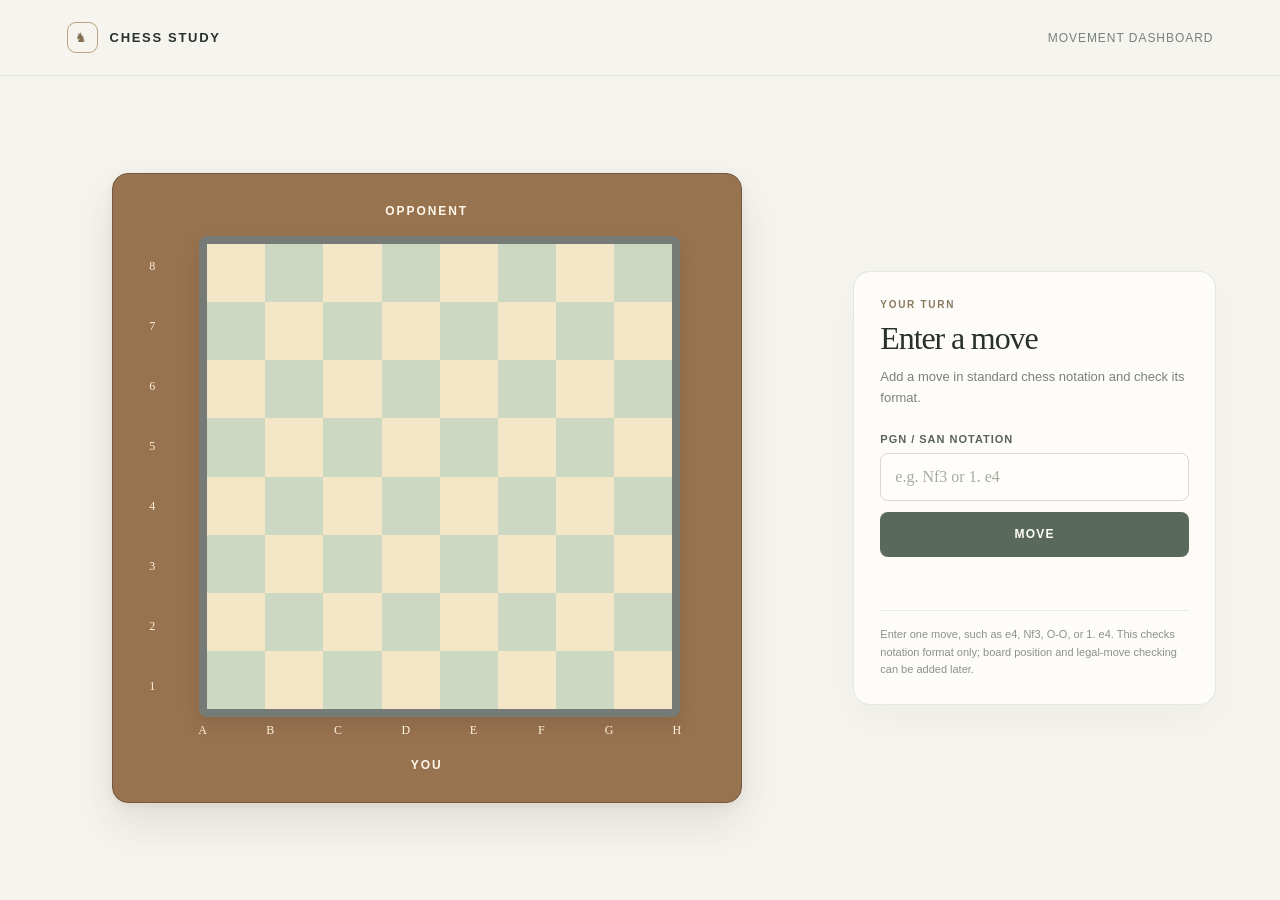
==== board/index.html @ fa21400a "Refine chessboard layout and development workflow Co-authored-by: Copilot <223556219+Copilot@users.n" ====
<!DOCTYPE html>
<html lang="en">
<head>
  <meta charset="UTF-8">
  <meta name="viewport" content="width=device-width, initial-scale=1.0">
  <meta name="theme-color" content="#f5f4ef">
  <title>Chess Movement Dashboard</title>
  <link rel="stylesheet" href="./styles.css">
</head>
<body>
  <div class="page">
    <header class="site-header">
      <div class="brand">
        <span class="brand-icon" aria-hidden="true">♞</span>
        <span>Chess study</span>
      </div>
      <div class="header-caption">Movement dashboard</div>
    </header>

    <main class="layout">
      <div class="board-region" aria-label="Chessboard">
        <div class="board-frame">
          <h3 class="player-label">Opponent</h3>
          <div class="board-coordinates">
            <div class="rank-labels" aria-hidden="true">
              <span>8</span><span>7</span><span>6</span><span>5</span>
              <span>4</span><span>3</span><span>2</span><span>1</span>
            </div>
            <div class="board" id="chessboard" role="grid" aria-label="Empty 8 by 8 chessboard"></div>
            <div class="file-labels" aria-hidden="true">
              <span>A</span><span>B</span><span>C</span><span>D</span>
              <span>E</span><span>F</span><span>G</span><span>H</span>
            </div>
          </div>
          <h3 class="player-label">You</h3>
        </div>
      </div>

      <div class="move-panel" aria-labelledby="panel-title">
        <p class="eyebrow">Your turn</p>
        <h1 id="panel-title">Enter a move</h1>
        <p class="panel-description">Add a move in standard chess notation and check its format.</p>
        <form id="move-form" novalidate>
          <label for="move-input">PGN / SAN notation</label>
          <input id="move-input" name="move" type="text" placeholder="e.g. Nf3 or 1. e4" autocomplete="off" spellcheck="false" aria-describedby="move-result notation-note">
          <button type="submit">Move</button>
          <p class="move-result" id="move-result" role="status" aria-live="polite"></p>
        </form>
        <p class="notation-note" id="notation-note">Enter one move, such as e4, Nf3, O-O, or 1. e4. This checks notation format only; board position and legal-move checking can be added later.</p>
      </div>
    </main>
  </div>

  <script src="./script.js"></script>
</body>
</html>
---- board/styles.css ----
:root {
  color-scheme: light;
  font-family: Arial, Helvetica, sans-serif;
  color: #29312d;
  background: #f5f4ef;
  font-synthesis: none;
  text-rendering: optimizeLegibility;
}

* {
  box-sizing: border-box;
}

body {
  min-width: 320px;
  min-height: 100vh;
  margin: 0;
  background: #f5f4ef;
}

.page {
  display: flex;
  min-height: 100vh;
  flex-direction: column;
}

.site-header {
  display: flex;
  height: 76px;
  flex: 0 0 auto;
  align-items: center;
  justify-content: space-between;
  padding: 0 5.2vw;
  border-bottom: 1px solid #474f4617;
}

.brand {
  display: flex;
  align-items: center;
  gap: 12px;
  font-size: 13px;
  font-weight: 700;
  letter-spacing: 0.13em;
  text-transform: uppercase;
}

.brand-icon {
  display: grid;
  width: 31px;
  height: 31px;
  place-items: center;
  border: 1px solid #bca27f;
  border-radius: 9px;
  color: #806b50;
}

.header-caption {
  color: #78817b;
  font-size: 12px;
  letter-spacing: 0.08em;
  text-transform: uppercase;
}

.layout {
  display: grid;
  width: min(1400px, 90vw);
  min-height: 0;
  flex: 1;
  grid-template-columns: minmax(0, 2fr) minmax(0, 1fr);
  align-items: center;
  gap: clamp(32px, 5vw, 76px);
  margin: 0 auto;
  padding: 28px 0;
}

.board-region {
  display: grid;
  min-width: 0;
  place-items: center;
}

.board-frame {
  display: grid;
  width: min(100%, 70vh);
  aspect-ratio: 1;
  grid-template-rows: auto minmax(0, 1fr) auto;
  justify-items: center;
  gap: clamp(12px, 2vh, 20px);
  padding: clamp(18px, 2.5vw, 30px);
  border: 1px solid #75583e;
  border-radius: 16px;
  background: #98734f;
  box-shadow: 0 20px 46px #5b493121, 0 3px 8px #5b493114;
}

.player-label {
  margin: 0;
  color: #fff7eb;
  font-size: 12px;
  font-weight: 700;
  letter-spacing: 0.16em;
  text-align: center;
  text-transform: uppercase;
}

.board-coordinates {
  display: grid;
  width: 100%;
  min-height: 0;
  grid-template-columns: 19px minmax(0, 1fr);
  grid-template-rows: minmax(0, 1fr) 19px;
  gap: 4px 7px;
}

.rank-labels,
.file-labels {
  display: grid;
  align-items: center;
  justify-items: center;
  color: #fff1d9;
  font-family: Georgia, "Times New Roman", serif;
  font-size: 12px;
}

.rank-labels {
  grid-row: 1;
  grid-column: 1;
  grid-template-rows: repeat(8, 1fr);
}

.file-labels {
  grid-row: 2;
  grid-column: 2;
  grid-template-columns: repeat(8, 1fr);
}

.board {
  display: grid;
  width: auto;
  height: 100%;
  max-width: 100%;
  aspect-ratio: 1;
  min-width: 0;
  min-height: 0;
  grid-row: 1;
  grid-column: 2;
  justify-self: center;
  grid-template-columns: repeat(8, minmax(0, 1fr));
  grid-template-rows: repeat(8, minmax(0, 1fr));
  overflow: hidden;
  border: 8px solid #777b77;
  border-radius: 8px;
  background: #777b77;
  box-shadow: 0 8px 18px #3b2d1f24;
}

.square {
  position: relative;
  display: grid;
  min-width: 0;
  min-height: 0;
  place-items: center;
  cursor: crosshair;
  transition: background-color 100ms ease;
}

.square--light {
  background: #f3e7c7;
}

.square--dark {
  background: #ccd8c2;
}

.square--light.is-axis {
  background: #f8edcf;
}

.square--dark.is-axis {
  background: #dce8d2;
}

.square--light.is-active {
  background: #fff5d5;
}

.square--dark.is-active {
  background: #e8f0df;
}

.square:focus-visible {
  z-index: 1;
  outline: 2px solid #806b50;
  outline-offset: -3px;
}

.square-coordinate {
  position: absolute;
  top: 4px;
  left: 4px;
  padding: 3px 4px;
  border-radius: 3px;
  background: #434c41d1;
  color: #fffdf8;
  font-size: 10px;
  font-weight: 600;
  line-height: 1;
  opacity: 0;
  pointer-events: none;
}

.square.is-active .square-coordinate {
  opacity: 1;
}

.move-panel {
  width: 100%;
  padding: 27px 26px 25px;
  border: 1px solid #5b655e24;
  border-radius: 17px;
  background: #fffffbbd;
  box-shadow: 0 16px 42px #434c410b;
}

.eyebrow {
  margin: 0 0 10px;
  color: #8a795f;
  font-size: 10px;
  font-weight: 700;
  letter-spacing: 0.17em;
  text-transform: uppercase;
}

.move-panel h1 {
  margin: 0;
  font-family: Georgia, "Times New Roman", serif;
  font-size: clamp(25px, 2.5vw, 34px);
  font-weight: 400;
  letter-spacing: -0.035em;
}

.panel-description {
  margin: 10px 0 24px;
  color: #78817b;
  font-size: 13px;
  line-height: 1.6;
}

#move-form label {
  display: block;
  margin-bottom: 8px;
  color: #59635c;
  font-size: 11px;
  font-weight: 700;
  letter-spacing: 0.09em;
  text-transform: uppercase;
}

#move-input {
  width: 100%;
  height: 48px;
  padding: 0 14px;
  border: 1px solid #d8d8cc;
  border-radius: 8px;
  outline: none;
  background: #fffefa;
  color: #29312d;
  font-family: Georgia, "Times New Roman", serif;
  font-size: 16px;
}

#move-input::placeholder {
  color: #a7aaa0;
}

#move-input:focus {
  border-color: #9eac98;
  box-shadow: 0 0 0 3px #aec1a933;
}

#move-input[aria-invalid="true"] {
  border-color: #cf7770;
  box-shadow: 0 0 0 3px #cf77701f;
}

#move-form button {
  width: 100%;
  height: 45px;
  margin-top: 11px;
  border: 0;
  border-radius: 8px;
  background: #596a5c;
  color: #fffdf8;
  cursor: pointer;
  font-size: 12px;
  font-weight: 600;
  letter-spacing: 0.1em;
  text-transform: uppercase;
}

#move-form button:hover {
  background: #465849;
}

#move-form button:focus-visible {
  outline: 3px solid #b9c9b4;
  outline-offset: 3px;
}

.move-result {
  min-height: 20px;
  margin: 15px 0 0;
  font-size: 12px;
  font-weight: 600;
  letter-spacing: 0.02em;
}

.move-result.is-valid {
  color: #4c7656;
}

.move-result.is-invalid {
  color: #bd4d48;
}

.notation-note {
  margin: 18px 0 0;
  padding-top: 15px;
  border-top: 1px solid #5b655e1f;
  color: #8a9188;
  font-size: 11px;
  line-height: 1.6;
}

@media (max-width: 760px) {
  .site-header {
    height: 64px;
    padding: 0 5vw;
  }

  .header-caption {
    font-size: 10px;
  }

  .layout {
    width: min(560px, 90vw);
    grid-template-columns: minmax(0, 1fr);
    gap: 28px;
    padding: 26px 0 36px;
  }

  .board-frame {
    width: min(100%, 84vw, 62vh);
  }
}

@media (max-width: 420px) {
  .board-frame {
    padding: 20px;
  }

  .move-panel {
    padding: 23px 20px;
  }
}
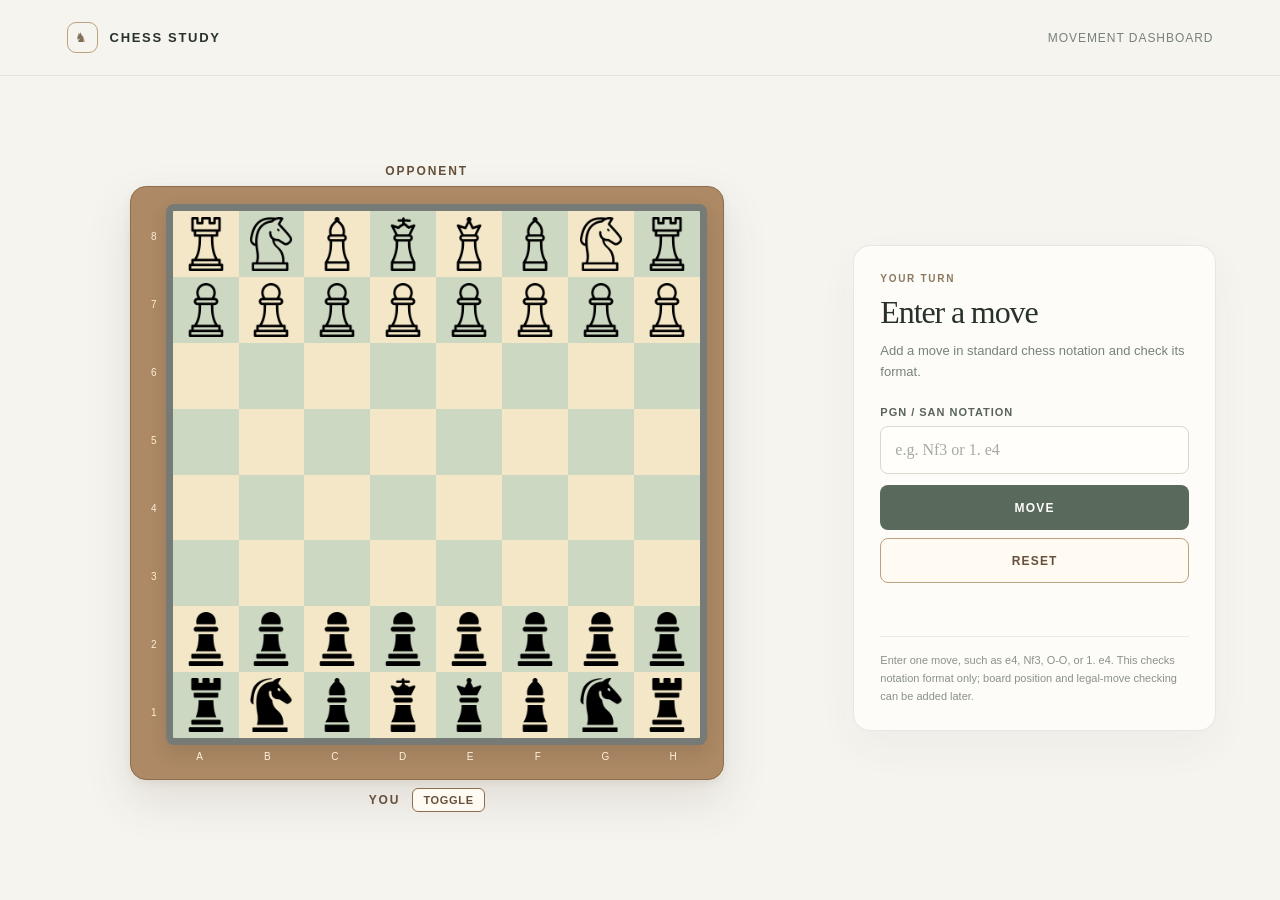
==== commit 8063fb7a: "added chess pieces Co-authored-by: Copilot <223556219+Copilot@users.noreply.github.com>" ====
--- a/board/index.html
+++ b/board/index.html
@@ -19,20 +19,23 @@
 
     <main class="layout">
       <div class="board-region" aria-label="Chessboard">
+        <h3 class="player-label">Opponent</h3>
         <div class="board-frame">
-          <h3 class="player-label">Opponent</h3>
           <div class="board-coordinates">
             <div class="rank-labels" aria-hidden="true">
               <span>8</span><span>7</span><span>6</span><span>5</span>
               <span>4</span><span>3</span><span>2</span><span>1</span>
             </div>
-            <div class="board" id="chessboard" role="grid" aria-label="Empty 8 by 8 chessboard"></div>
+            <div class="board" id="chessboard" role="grid" aria-label="Chessboard"></div>
             <div class="file-labels" aria-hidden="true">
               <span>A</span><span>B</span><span>C</span><span>D</span>
               <span>E</span><span>F</span><span>G</span><span>H</span>
             </div>
           </div>
+        </div>
+        <div class="player-controls">
           <h3 class="player-label">You</h3>
+          <button class="toggle-button" id="toggle-sides" type="button" aria-pressed="false">Toggle</button>
         </div>
       </div>
 
@@ -44,6 +47,7 @@
           <label for="move-input">PGN / SAN notation</label>
           <input id="move-input" name="move" type="text" placeholder="e.g. Nf3 or 1. e4" autocomplete="off" spellcheck="false" aria-describedby="move-result notation-note">
           <button type="submit">Move</button>
+          <button class="reset-button" id="reset-game" type="button">Reset</button>
           <p class="move-result" id="move-result" role="status" aria-live="polite"></p>
         </form>
         <p class="notation-note" id="notation-note">Enter one move, such as e4, Nf3, O-O, or 1. e4. This checks notation format only; board position and legal-move checking can be added later.</p>
--- a/board/styles.css
+++ b/board/styles.css
@@ -70,32 +70,33 @@
   align-items: center;
   gap: clamp(32px, 5vw, 76px);
   margin: 0 auto;
-  padding: 28px 0;
+  padding: 16px 0;
 }
 
 .board-region {
   display: grid;
   min-width: 0;
+  grid-template-rows: auto auto auto;
   place-items: center;
+  gap: 8px;
 }
 
 .board-frame {
   display: grid;
-  width: min(100%, 70vh);
+  width: min(100%, 66vh);
   aspect-ratio: 1;
-  grid-template-rows: auto minmax(0, 1fr) auto;
+  grid-template-rows: minmax(0, 1fr);
   justify-items: center;
-  gap: clamp(12px, 2vh, 20px);
-  padding: clamp(18px, 2.5vw, 30px);
-  border: 1px solid #75583e;
+  padding: clamp(10px, 1.3vw, 16px);
+  border: 1px solid #8e6e4e;
   border-radius: 16px;
-  background: #98734f;
+  background: #ad8965;
   box-shadow: 0 20px 46px #5b493121, 0 3px 8px #5b493114;
 }
 
 .player-label {
   margin: 0;
-  color: #fff7eb;
+  color: #66503a;
   font-size: 12px;
   font-weight: 700;
   letter-spacing: 0.16em;
@@ -107,9 +108,9 @@
   display: grid;
   width: 100%;
   min-height: 0;
-  grid-template-columns: 19px minmax(0, 1fr);
-  grid-template-rows: minmax(0, 1fr) 19px;
-  gap: 4px 7px;
+  grid-template-columns: 14px minmax(0, 1fr);
+  grid-template-rows: minmax(0, 1fr) 14px;
+  gap: 3px 5px;
 }
 
 .rank-labels,
@@ -118,8 +119,9 @@
   align-items: center;
   justify-items: center;
   color: #fff1d9;
-  font-family: Georgia, "Times New Roman", serif;
-  font-size: 12px;
+  font-family: "Arial Narrow", "Roboto Condensed", Arial, sans-serif;
+  font-size: 10px;
+  letter-spacing: -0.04em;
 }
 
 .rank-labels {
@@ -136,19 +138,20 @@
 
 .board {
   display: grid;
-  width: auto;
-  height: 100%;
+  width: 100%;
+  height: auto;
   max-width: 100%;
   aspect-ratio: 1;
   min-width: 0;
   min-height: 0;
   grid-row: 1;
   grid-column: 2;
+  align-self: center;
   justify-self: center;
   grid-template-columns: repeat(8, minmax(0, 1fr));
   grid-template-rows: repeat(8, minmax(0, 1fr));
   overflow: hidden;
-  border: 8px solid #777b77;
+  border: 7px solid #777b77;
   border-radius: 8px;
   background: #777b77;
   box-shadow: 0 8px 18px #3b2d1f24;
@@ -162,6 +165,58 @@
   place-items: center;
   cursor: crosshair;
   transition: background-color 100ms ease;
+}
+
+.chess-piece {
+  width: 82%;
+  height: 82%;
+  object-fit: contain;
+  cursor: grab;
+  touch-action: none;
+  user-select: none;
+}
+
+.chess-piece.is-dragging {
+  visibility: hidden;
+}
+
+.chess-piece-ghost {
+  position: fixed;
+  z-index: 20;
+  pointer-events: none;
+  object-fit: contain;
+  filter: drop-shadow(0 4px 5px #0005);
+  transform: scale(1.12);
+}
+
+.player-controls {
+  display: flex;
+  align-items: center;
+  justify-content: center;
+  gap: 12px;
+}
+
+.toggle-button {
+  padding: 5px 10px;
+  border: 1px solid #8e6e4e;
+  border-radius: 6px;
+  background: #fffaf2;
+  color: #66503a;
+  cursor: pointer;
+  font: inherit;
+  font-size: 11px;
+  font-weight: 700;
+  letter-spacing: 0.06em;
+  text-transform: uppercase;
+}
+
+.toggle-button:hover {
+  background: #f3e7d6;
+}
+
+.toggle-button:focus-visible {
+  outline: 3px solid #b9c9b4;
+  outline-offset: 3px;
 }
 
 .square--light {
@@ -302,9 +357,25 @@
   background: #465849;
 }
 
+#move-form .reset-button {
+  margin-top: 8px;
+  border: 1px solid #bca27f;
+  background: #fffaf2;
+  color: #66503a;
+}
+
+#move-form .reset-button:hover {
+  background: #f3e7d6;
+}
+
 #move-form button:focus-visible {
   outline: 3px solid #b9c9b4;
   outline-offset: 3px;
+}
+
+#toggle-sides:disabled {
+  cursor: not-allowed;
+  opacity: 0.5;
 }
 
 .move-result {
@@ -350,13 +421,13 @@
   }
 
   .board-frame {
-    width: min(100%, 84vw, 62vh);
+    width: min(100%, 88vw, 68vh);
   }
 }
 
 @media (max-width: 420px) {
   .board-frame {
-    padding: 20px;
+    padding: 12px;
   }
 
   .move-panel {
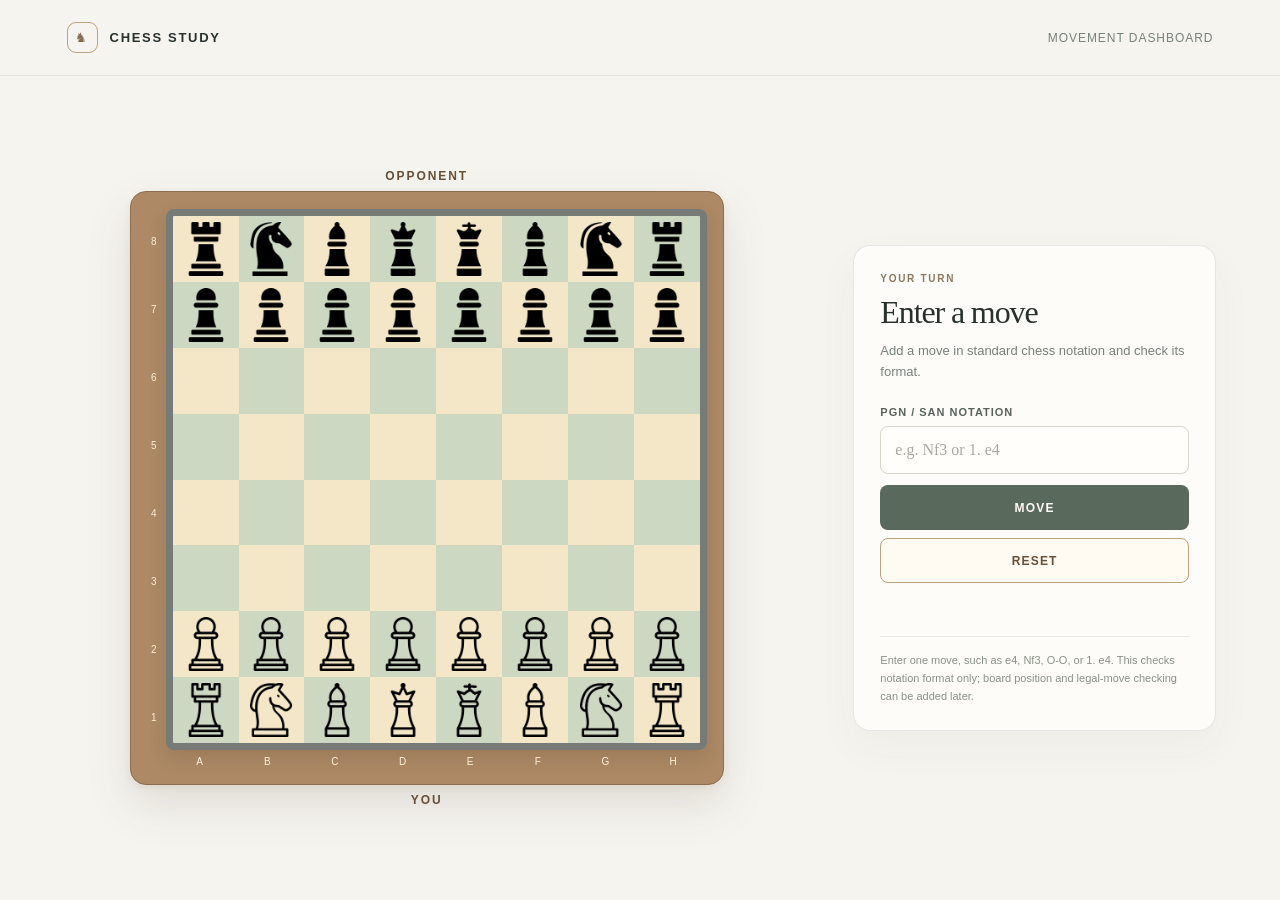
==== commit 6d03f0e1: "Use standard chess board orientation Co-authored-by: Copilot <223556219+Copilot@users.noreply.github" ====
--- a/board/index.html
+++ b/board/index.html
@@ -33,10 +33,7 @@
             </div>
           </div>
         </div>
-        <div class="player-controls">
-          <h3 class="player-label">You</h3>
-          <button class="toggle-button" id="toggle-sides" type="button" aria-pressed="false">Toggle</button>
-        </div>
+        <h3 class="player-label">You</h3>
       </div>
 
       <div class="move-panel" aria-labelledby="panel-title">
--- a/board/styles.css
+++ b/board/styles.css
@@ -189,36 +189,6 @@
   transform: scale(1.12);
 }
 
-.player-controls {
-  display: flex;
-  align-items: center;
-  justify-content: center;
-  gap: 12px;
-}
-
-.toggle-button {
-  padding: 5px 10px;
-  border: 1px solid #8e6e4e;
-  border-radius: 6px;
-  background: #fffaf2;
-  color: #66503a;
-  cursor: pointer;
-  font: inherit;
-  font-size: 11px;
-  font-weight: 700;
-  letter-spacing: 0.06em;
-  text-transform: uppercase;
-}
-
-.toggle-button:hover {
-  background: #f3e7d6;
-}
-
-.toggle-button:focus-visible {
-  outline: 3px solid #b9c9b4;
-  outline-offset: 3px;
-}
-
 .square--light {
   background: #f3e7c7;
 }
@@ -373,11 +343,6 @@
   outline-offset: 3px;
 }
 
-#toggle-sides:disabled {
-  cursor: not-allowed;
-  opacity: 0.5;
-}
-
 .move-result {
   min-height: 20px;
   margin: 15px 0 0;
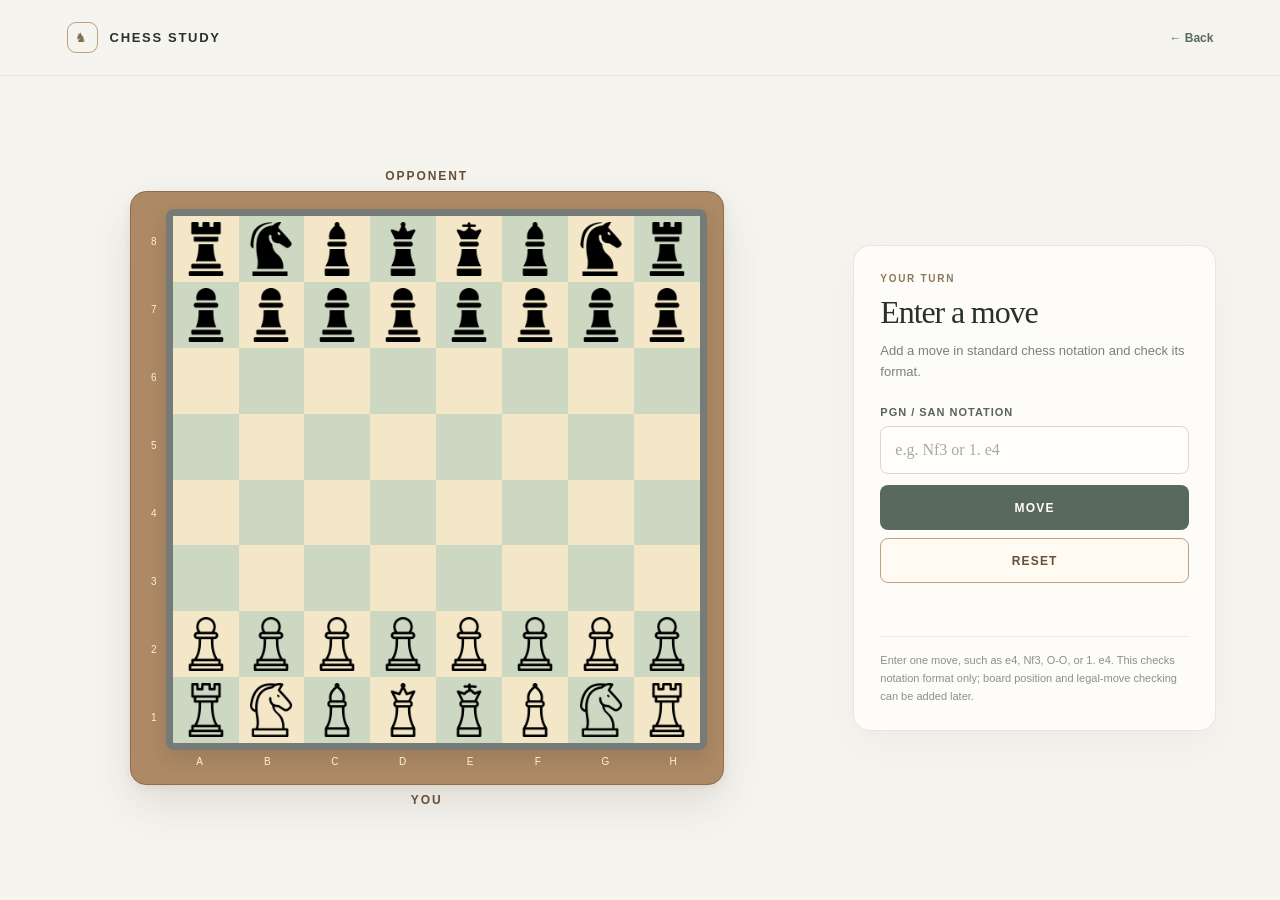
==== commit a951559b: "page index inserted Co-authored-by: Copilot <223556219+Copilot@users.noreply.github.com>" ====
--- a/board/index.html
+++ b/board/index.html
@@ -14,7 +14,10 @@
         <span class="brand-icon" aria-hidden="true">♞</span>
         <span>Chess study</span>
       </div>
-      <div class="header-caption">Movement dashboard</div>
+      <div class="header-actions">
+        <!-- <div class="header-caption">Movement dashboard</div> -->
+        <a class="back-link" href="../index.html">← Back</a>
+      </div>
     </header>
 
     <main class="layout">
--- a/board/styles.css
+++ b/board/styles.css
@@ -59,6 +59,29 @@
   font-size: 12px;
   letter-spacing: 0.08em;
   text-transform: uppercase;
+}
+
+.header-actions {
+  display: flex;
+  align-items: center;
+  gap: 20px;
+}
+
+.back-link {
+  color: #596a5c;
+  font-size: 12px;
+  font-weight: 700;
+  text-decoration: none;
+}
+
+.back-link:hover {
+  text-decoration: underline;
+}
+
+.back-link:focus-visible {
+  border-radius: 2px;
+  outline: 2px solid #596a5c;
+  outline-offset: 3px;
 }
 
 .layout {
@@ -378,6 +401,14 @@
     font-size: 10px;
   }
 
+  .header-actions {
+    gap: 10px;
+  }
+
+  .back-link {
+    font-size: 11px;
+  }
+
   .layout {
     width: min(560px, 90vw);
     grid-template-columns: minmax(0, 1fr);
